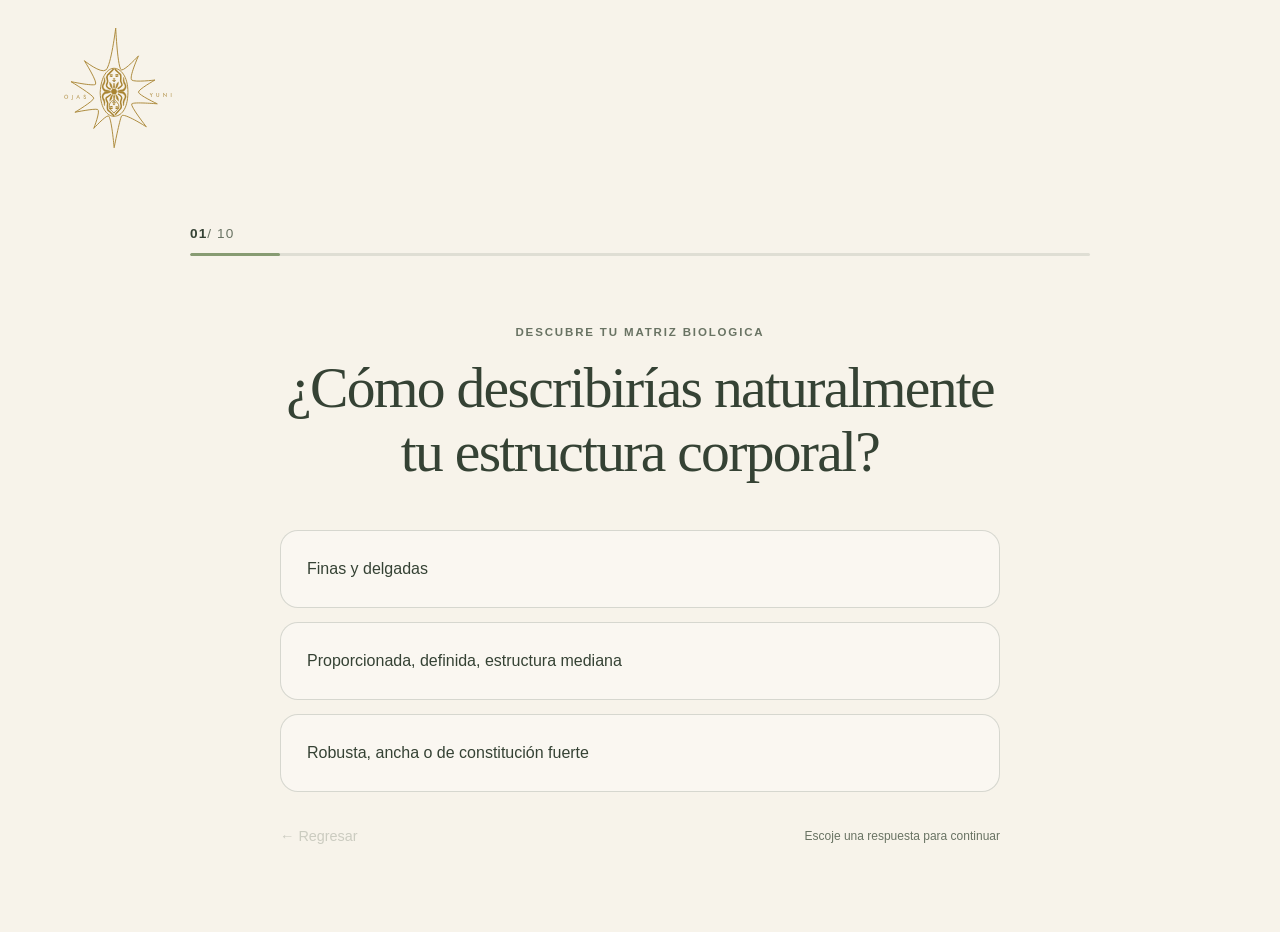
==== quiz.html @ 89ff5ba1 "first" ====
<!DOCTYPE html>
<html lang="en">
<head>
    <meta charset="UTF-8">
    <meta name="viewport" content="width=device-width, initial-scale=1.0">

    <title>Descubre tu Dosha/Biotipo</title>

    <link rel="stylesheet" href="style.css">
</head>

<body>

    <header class="quiz-header">
        <a href="index.html" class="logo">
            <img src="/images/logoDosha.svg" alt="Logo">
        </a>
    </header>


    <main class="quiz-container">

        <!-- Progress -->
        <div class="progress-section">

            <div class="progress-top">
                <span id="questionNumber">01</span>
                <span id="totalQuestions">/ 12</span>
            </div>

            <div class="progress-track">
                <div class="progress-fill" id="progressFill"></div>
            </div>

        </div>


        <!-- Quiz -->
        <section class="quiz-content" id="quizContent">

            <div class="question-intro">
                <p class="eyebrow">Descubre tu matriz biologica</p>

                <h1 id="question">
                    Como describirias tu estructura corporal?
                </h1>
            </div>


            <div class="answers" id="answers">
                
            </div>


            <div class="quiz-navigation">

                <button
                    class="back-button"
                    id="backButton"
                    type="button"
                >
                    ← Regresar
                </button>

                <span class="select-hint">
                    Escoje una respuesta para continuar
                </span>

            </div>

        </section>


        <!-- Result -->
        <section class="result-content hidden" id="resultContent">

            <p class="eyebrow">Tu matriz biologica</p>

            <div class="result-symbols">

                <img
                    id="resultDoshaSvg"
                    src=""
                    alt="Your dominant dosha"
                >
                <img
                    class="result-plus"
                    src="/images/PLUS.svg"
                    alt="plus-sign"
                >

                <img
                    id="resultBiotypeSvg"
                    src=""
                    alt="Your dominant biotype"
                >

            </div>

            <p class="result-description" id="resultDescription"></p>

            <button class="restart-button" id="restartButton">
                Volver a empezar
            </button>

        </section>

    </main>


    <script src="quiz.js"></script>

</body>
</html>
---- style.css ----
:root {
    --primary: #7A8F68;
    --secondary: #D8B98A;
    --background: #F7F3EA;
    --text: #354234;
    --light-text: #697363;
    --button-text: #FFFFFF;

    --heading-font: "Your Heading Font", serif;
    --body-font: "Your Body Font", sans-serif;

    --surface: #FCFAF5;

    --muted: #697363;

    --sage: #879B72;
    --sage-light: #DCE3D5;

    --blue: #A9C7D6;
    --lavender: #C8B6D9;
    --terracotta: #D98F63;
    --teal: #8FB9B0;

    --border: rgba(53, 66, 52, 0.18);
}

* {
    margin: 0;
    padding: 0;
    box-sizing: border-box;
}

body {
    background-color: var(--background);
    color: var(--text);
    font-family: var(--body-font);
}

.navbar {
    width: 100%;
    padding: 28px 6%;
}

.logo {
    display: inline-block;
}

.logo img {
    width: 210px;
    height: auto;
    display: block;
}


.quiz-intro {
    min-height: calc(100vh - 90px);

    width: 88%;
    max-width: 1400px;

    margin: 0 auto;

    display: grid;
    grid-template-columns: 1fr 1fr;

    align-items: center;

    gap: 70px;

    padding: 50px 0 80px;
}



.intro-content {
    max-width: 600px;
}

.eyebrow {
    font-size: 0.75rem;
    letter-spacing: 0.18em;
    text-transform: uppercase;

    color: var(--primary);

    margin-bottom: 22px;
    font-weight: 600;
}


h1 {
    font-family: var(--heading-font);

    font-size: clamp(3.2rem, 5vw, 5.5rem);

    font-weight: 400;

    line-height: 0.98;

    letter-spacing: -0.03em;

    margin-bottom: 30px;
}

h1 span {
    color: var(--primary);
}


.intro-text {
    max-width: 520px;

    font-size: 1.15rem;

    line-height: 1.7;

    color: var(--text);

    margin-bottom: 18px;
}


.quiz-info {
    max-width: 500px;

    font-size: 0.95rem;

    line-height: 1.6;

    color: var(--light-text);

    margin-bottom: 35px;
}



.quiz-button {
    display: inline-flex;

    align-items: center;
    gap: 20px;

    padding: 16px 25px;

    background-color: var(--primary);
    color: var(--button-text);

    text-decoration: none;

    font-size: 0.9rem;

    letter-spacing: 0.04em;

    border-radius: 50px;

    transition:
        transform 0.25s ease,
        background-color 0.25s ease;
}

.quiz-button span {
    font-size: 1.2rem;

    transition: transform 0.25s ease;
}

.quiz-button:hover {
    transform: translateY(-3px);
}

.quiz-button:hover span {
    transform: translateX(5px);
}




.intro-image {
    display: flex;

    justify-content: center;
    align-items: center;
}




.image-circle {
    width: min(50vw, 700px);
    height: min(50vw, 700px);

    border-radius: 50%;

    display: flex;

    justify-content: center;
    align-items: center;

    background:
        radial-gradient(
            circle at 35% 30%,
            rgba(169, 199, 214, 0.45),
            transparent 45%
        ),
        radial-gradient(
            circle at 70% 35%,
            rgba(217, 143, 99, 0.35),
            transparent 38%
        ),
        radial-gradient(
            circle at 55% 75%,
            rgba(135, 155, 114, 0.40),
            transparent 40%
        ),
        #F7F3EA;

    padding-bottom: 80px;
}


.image-circle img {
    width: 110%;
    height: 90%;
    object-fit: contain;
}




@media (max-width: 900px) {

    .quiz-intro {
        grid-template-columns: 1fr;

        text-align: center;

        gap: 50px;

        padding-top: 30px;
    }

    .intro-content {
        margin: 0 auto;
    }

    .intro-text,
    .quiz-info {
        margin-left: auto;
        margin-right: auto;
    }

    .intro-image {
        order: -1;
    }

    .image-circle {
        width: min(70vw, 450px);
        height: min(70vw, 450px);
    }

    .navbar {
        padding: 22px 7%;
    }

}


@media (max-width: 500px) {

    .quiz-intro {
        width: 86%;
        padding-bottom: 50px;
    }

    h1 {
        font-size: 3rem;
    }

    .intro-text {
        font-size: 1rem;
    }

    .image-circle {
        width: 75vw;
        height: 75vw;
        padding: 20px;
    }

    .quiz-button {
        padding: 14px 22px;
    }

}

/* QUIZ STYLE */

body {
    background: var(--background);
    color: var(--text);

    font-family: var(--body-font);

    min-height: 100vh;
}


.quiz-header {
    width: 100%;
    padding: 28px 5vw;

    display: flex;
    align-items: center;
}

.logo img {
    width: 110px;
    height: auto;
}


.quiz-container {
    width: min(900px, 90%);
    margin: 0 auto;

    padding: 50px 0 80px;
}


.progress-section {
    margin-bottom: 70px;
}

.progress-top {
    display: flex;
    align-items: baseline;

    font-size: 0.85rem;
    letter-spacing: 0.08em;

    margin-bottom: 12px;
}

#questionNumber {
    font-weight: 600;
}

#totalQuestions {
    color: var(--muted);
}

.progress-track {
    width: 100%;
    height: 3px;

    background: rgba(53, 66, 52, 0.12);

    border-radius: 10px;
    overflow: hidden;
}

.progress-fill {
    width: 8.33%;
    height: 100%;

    background: var(--sage);

    border-radius: 10px;

    transition: width 0.4s ease;
}



.question-intro {
    text-align: center;

    margin-bottom: 45px;
}

.eyebrow {
    text-transform: uppercase;

    font-size: 0.72rem;
    font-weight: 600;

    letter-spacing: 0.16em;

    color: var(--muted);

    margin-bottom: 18px;
}

.question-intro h1 {
    font-family: var(--heading-font);

    font-size: clamp(2rem, 5vw, 3.6rem);

    line-height: 1.12;

    font-weight: 500;

    max-width: 760px;

    margin: 0 auto;
}



.answers {
    display: flex;
    flex-direction: column;

    gap: 14px;

    max-width: 720px;

    margin: 0 auto;
}

.answer-card {
    width: 100%;

    min-height: 78px;

    padding: 20px 26px;

    border: 1px solid var(--border);

    border-radius: 18px;

    background: rgba(255, 255, 255, 0.35);

    color: var(--text);

    font-family: var(--body-font);

    font-size: 1rem;

    text-align: left;

    cursor: pointer;

    transition:
        background 0.25s ease,
        border-color 0.25s ease,
        transform 0.25s ease,
        box-shadow 0.25s ease;
}

.answer-card:hover {
    background: var(--surface);

    border-color: var(--sage);

    transform: translateY(-2px);

    box-shadow:
        0 8px 25px rgba(53, 66, 52, 0.06);
}

.answer-card:focus-visible {
    outline: 2px solid var(--sage);

    outline-offset: 4px;
}

.answer-card.selected {
    background: var(--sage-light);

    border-color: var(--sage);

    transform: translateY(-2px);
}



.quiz-navigation {
    display: flex;

    justify-content: space-between;
    align-items: center;

    max-width: 720px;

    margin: 28px auto 0;
}

.back-button {
    border: none;

    background: transparent;

    color: var(--muted);

    font-family: var(--body-font);

    font-size: 0.9rem;

    cursor: pointer;

    padding: 8px 0;

    transition: color 0.2s ease;
}

.back-button:hover {
    color: var(--text);
}

.back-button:disabled {
    opacity: 0.3;

    cursor: default;
}

.select-hint {
    color: var(--muted);

    font-size: 0.75rem;
}


.result-content {
    text-align: center;

    max-width: 750px;

    margin: 0 auto;
}

.result-content h1 {
    font-family: var(--heading-font);

    font-size: clamp(2.2rem, 5vw, 4rem);

    font-weight: 500;

    line-height: 1.15;

    margin-bottom: 25px;
}

.result-symbols {
    display: flex;
    flex-direction: column;
    align-items: center;
    gap: 6px;
}

.result-plus {
    width: 100px;
    height: 100px;
}

.result-description {
    max-width: 600px;

    margin: 0 auto 50px;

    color: var(--muted);

    font-size: 1.05rem;

    line-height: 1.7;
}




.restart-button {
    border: none;

    background: var(--text);

    color: white;

    padding: 15px 28px;

    border-radius: 30px;

    font-family: var(--body-font);

    font-size: 0.9rem;

    cursor: pointer;

    transition:
        transform 0.2s ease,
        opacity 0.2s ease;
}

.restart-button:hover {
    transform: translateY(-2px);

    opacity: 0.9;
}




.hidden {
    display: none;
}


@media (max-width: 600px) {

    .quiz-header {
        padding: 22px 6%;
    }

    .quiz-container {
        width: 88%;

        padding-top: 30px;
    }

    .progress-section {
        margin-bottom: 50px;
    }

    .question-intro {
        margin-bottom: 30px;
    }

    .answer-card {
        min-height: 70px;

        padding: 18px 20px;

        border-radius: 15px;
    }

    .quiz-navigation {
        margin-top: 22px;
    }

    .select-hint {
        display: none;
    }

    .score {
        grid-template-columns: 65px 1fr;
    }
}
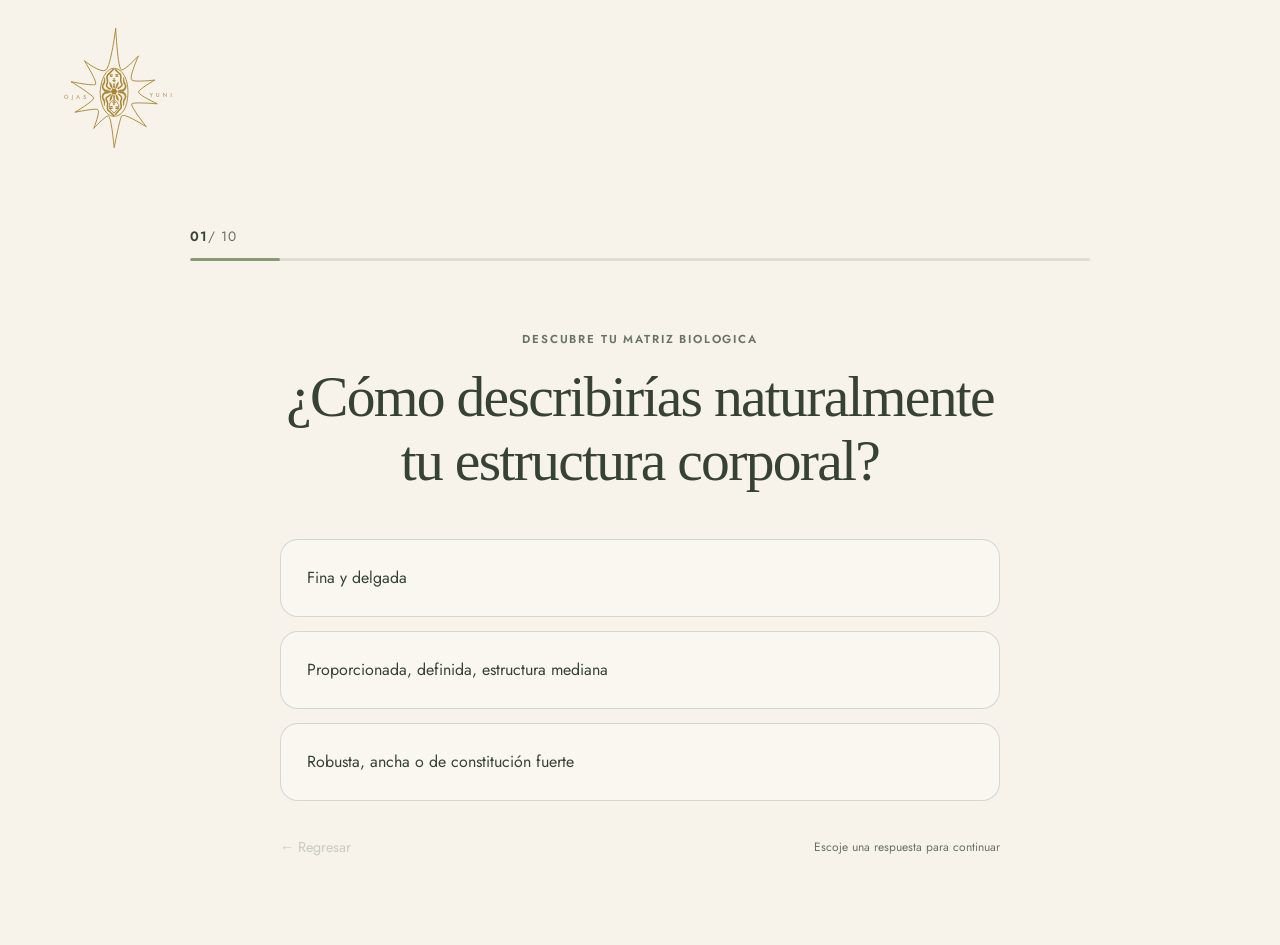
==== commit b357eb8c: "updated quiz and font" ====
--- a/quiz.html
+++ b/quiz.html
@@ -6,6 +6,10 @@
 
     <title>Descubre tu Dosha/Biotipo</title>
 
+    <link rel="preconnect" href="https://fonts.googleapis.com">
+    <link rel="preconnect" href="https://fonts.gstatic.com" crossorigin>
+    <link href="https://fonts.googleapis.com/css2?family=Jost:wght@300;400;500;600;700&display=swap" rel="stylesheet">
+
     <link rel="stylesheet" href="style.css">
 </head>
 
@@ -13,7 +17,7 @@
 
     <header class="quiz-header">
         <a href="index.html" class="logo">
-            <img src="/images/logoDosha.svg" alt="Logo">
+            <img src="images/logoDosha.svg" alt="Logo">
         </a>
     </header>
 
@@ -85,7 +89,7 @@
                 >
                 <img
                     class="result-plus"
-                    src="/images/PLUS.svg"
+                    src="images/PLUS.svg"
                     alt="plus-sign"
                 >
 
--- a/style.css
+++ b/style.css
@@ -7,7 +7,7 @@
     --button-text: #FFFFFF;
 
     --heading-font: "Your Heading Font", serif;
-    --body-font: "Your Body Font", sans-serif;
+    --body-font: 'Jost', sans-serif;
 
     --surface: #FCFAF5;
 
